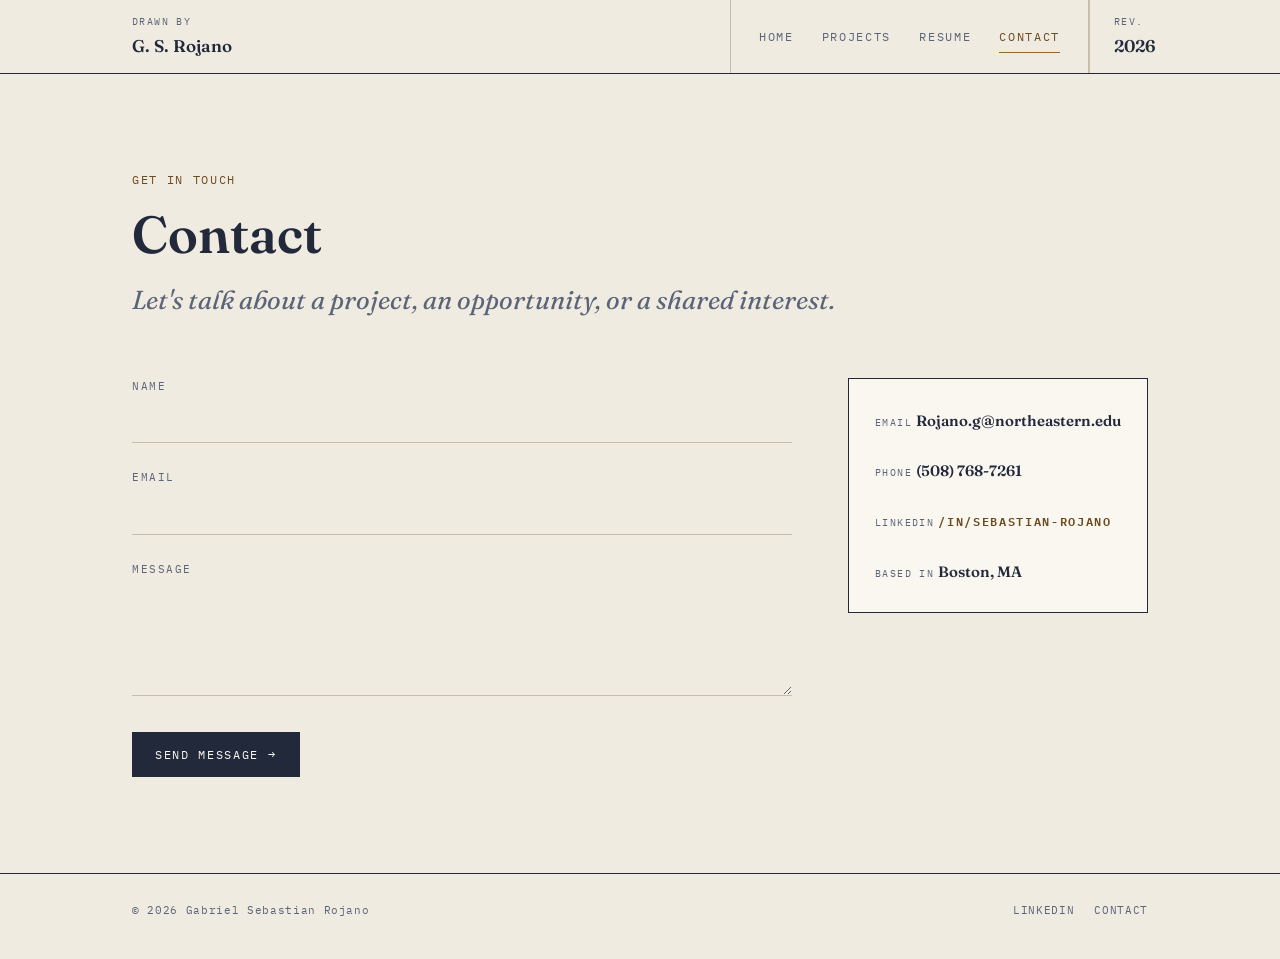
==== contact.html @ 180881ff "Add files via upload" ====
<!DOCTYPE html>
<html lang="en">
<head>
<meta charset="UTF-8">
<meta name="viewport" content="width=device-width, initial-scale=1.0">
<title>Contact — Gabriel Sebastian Rojano</title>
<link rel="stylesheet" href="styles.css">
</head>
<body>

<header class="titleblock">
  <div class="tb-grid">
    <div class="tb-cell">
      <span class="tb-label">Drawn by</span>
      <span class="tb-value">G. S. Rojano</span>
    </div>
    <nav class="tb-nav">
      <a href="index.html">Home</a>
      <a href="projects.html">Projects</a>
      <a href="resume.html">Resume</a>
      <a href="contact.html" class="active">Contact</a>
    </nav>
    <div class="tb-cell">
      <span class="tb-label">Rev.</span>
      <span class="tb-value">2026</span>
    </div>
  </div>
</header>

<main class="wrap">

  <section class="hero" style="padding-bottom: 8px;">
    <p class="eyebrow">Get in touch</p>
    <h1 style="font-size: clamp(34px, 5vw, 52px);">Contact</h1>
    <p class="role">Let's talk about a project, an opportunity, or a shared interest.</p>
  </section>

  <section class="contact-grid" style="margin: 48px 0 60px;">

    <form id="contact-form">
      <div class="field">
        <label for="name">Name</label>
        <input type="text" id="name" name="name" required>
      </div>
      <div class="field">
        <label for="email">Email</label>
        <input type="email" id="email" name="email" required>
      </div>
      <div class="field">
        <label for="message">Message</label>
        <textarea id="message" name="message" required></textarea>
      </div>
      <button type="submit" class="btn">Send message →</button>
      <p id="form-note" style="font-family: var(--font-mono); font-size: 12px; color: var(--ink-soft); margin-top: 16px;"></p>
    </form>

    <aside class="contact-card">
      <div class="contact-item">
        <span class="tb-label">Email</span>
        <span class="tb-value">Rojano.g@northeastern.edu</span>
      </div>
      <div class="contact-item">
        <span class="tb-label">Phone</span>
        <span class="tb-value">(508) 768-7261</span>
      </div>
      <div class="contact-item">
        <span class="tb-label">LinkedIn</span>
        <span class="tb-value"><a href="https://www.linkedin.com/in/sebastian-rojano" target="_blank" rel="noopener" class="text-link" style="border:none;">/in/sebastian-rojano</a></span>
      </div>
      <div class="contact-item">
        <span class="tb-label">Based in</span>
        <span class="tb-value">Boston, MA</span>
      </div>
    </aside>

  </section>

</main>

<footer>
  <div class="wrap">
    <p>© 2026 Gabriel Sebastian Rojano</p>
    <div class="footer-links">
      <a href="https://www.linkedin.com/in/sebastian-rojano" target="_blank" rel="noopener">LinkedIn</a>
      <a href="contact.html">Contact</a>
    </div>
  </div>
</footer>

<script>
  // This is a static site with no backend, so the form opens the visitor's
  // email client pre-filled with their message instead of submitting in-page.
  // For a true in-page submission, connect this form to a service like
  // Formspree or Netlify Forms and swap out this script.
  document.getElementById('contact-form').addEventListener('submit', function (e) {
    e.preventDefault();
    var name = document.getElementById('name').value;
    var email = document.getElementById('email').value;
    var message = document.getElementById('message').value;
    var subject = encodeURIComponent('Portfolio contact from ' + name);
    var body = encodeURIComponent(message + '\n\n— ' + name + ' (' + email + ')');
    window.location.href = 'mailto:Rojano.g@northeastern.edu?subject=' + subject + '&body=' + body;
    document.getElementById('form-note').textContent = 'Opening your email client…';
  });
</script>

</body>
</html>
---- styles.css ----
/* =========================================================
   Gabriel Sebastian Rojano — Portfolio
   Design direction: drafting-table elegance.
   Title-block navigation, dimension-line dividers, ledger tables.
   ========================================================= */

@import url('https://fonts.googleapis.com/css2?family=Fraunces:opsz,wght@9..144,400;9..144,500;9..144,600;9..144,700&family=EB+Garamond:ital,wght@0,400;0,500;0,600;1,400&family=IBM+Plex+Mono:wght@400;500&display=swap');

:root {
  /* --- Color tokens --- */
  --paper: #F0EBE0;        /* base linen background */
  --paper-light: #FAF7F0;  /* card / raised surface */
  --ink: #22293B;          /* primary text, deep navy-ink */
  --ink-soft: #5B6478;     /* secondary text */
  --line: #C9BFA8;         /* hairline rules, warm tan-grey */
  --line-soft: #DCD5C4;    /* faint rules */
  --brass: #93672E;        /* primary accent */
  --brass-dark: #6E4A1F;   /* accent hover / pressed */
  --burgundy: #6E2A34;     /* secondary accent, sparing use */

  /* --- Type tokens --- */
  --font-display: 'Fraunces', serif;
  --font-body: 'EB Garamond', serif;
  --font-mono: 'IBM Plex Mono', monospace;

  --tracking-label: 0.14em;
}

* { box-sizing: border-box; }

html {
  scroll-behavior: smooth;
}

@media (prefers-reduced-motion: reduce) {
  html { scroll-behavior: auto; }
  * { animation-duration: 0.01ms !important; transition-duration: 0.01ms !important; }
}

body {
  margin: 0;
  background: var(--paper);
  color: var(--ink);
  font-family: var(--font-body);
  font-size: 19px;
  line-height: 1.6;
  -webkit-font-smoothing: antialiased;
}

a {
  color: inherit;
  text-decoration: none;
}

img { max-width: 100%; display: block; }

.wrap {
  max-width: 1080px;
  margin: 0 auto;
  padding: 0 32px;
}

/* =========================================================
   Title-block header (signature nav element)
   ========================================================= */

.titleblock {
  border-bottom: 1.5px solid var(--ink);
  background: var(--paper);
  position: sticky;
  top: 0;
  z-index: 50;
}

.tb-grid {
  max-width: 1080px;
  margin: 0 auto;
  display: grid;
  grid-template-columns: 1fr auto auto;
  align-items: stretch;
}

.tb-cell {
  padding: 14px 24px;
  display: flex;
  flex-direction: column;
  justify-content: center;
  border-left: 1px solid var(--line);
}
.tb-cell:first-child { border-left: none; padding-left: 32px; }

.tb-label {
  font-family: var(--font-mono);
  font-size: 10px;
  letter-spacing: var(--tracking-label);
  color: var(--ink-soft);
  text-transform: uppercase;
  margin-bottom: 2px;
}

.tb-value {
  font-family: var(--font-display);
  font-size: 17px;
  font-weight: 600;
  color: var(--ink);
}

.tb-nav {
  display: flex;
  align-items: center;
  gap: 28px;
  padding: 0 28px;
  border-left: 1px solid var(--line);
  border-right: 1px solid var(--line);
}

.tb-nav a {
  font-family: var(--font-mono);
  font-size: 12px;
  letter-spacing: var(--tracking-label);
  text-transform: uppercase;
  color: var(--ink-soft);
  padding: 6px 0;
  border-bottom: 1px solid transparent;
  white-space: nowrap;
}

.tb-nav a:hover,
.tb-nav a.active {
  color: var(--brass-dark);
  border-bottom-color: var(--brass);
}

.tb-nav a:focus-visible,
a:focus-visible,
button:focus-visible,
input:focus-visible,
textarea:focus-visible {
  outline: 2px solid var(--brass);
  outline-offset: 3px;
}

@media (max-width: 720px) {
  .tb-grid { grid-template-columns: 1fr; }
  .tb-cell:first-child { padding: 14px 20px 6px; }
  .tb-nav {
    border-left: none;
    border-right: none;
    border-top: 1px solid var(--line);
    padding: 10px 20px;
    gap: 18px;
    flex-wrap: wrap;
  }
  .tb-cell:last-child { display: none; }
}

/* =========================================================
   Dimension-line divider (recurring signature motif)
   ========================================================= */

.dim-divider {
  display: flex;
  align-items: center;
  gap: 14px;
  margin: 56px 0;
  color: var(--ink-soft);
}

.dim-divider .dim-line {
  flex: 1;
  height: 1px;
  background: var(--line);
  position: relative;
}
.dim-divider .dim-line::before,
.dim-divider .dim-line::after {
  content: "";
  position: absolute;
  width: 1px;
  height: 8px;
  background: var(--line);
  top: -3.5px;
}
.dim-divider .dim-line::before { left: 0; }
.dim-divider .dim-line::after { right: 0; }

.dim-divider .dim-label {
  font-family: var(--font-mono);
  font-size: 11px;
  letter-spacing: var(--tracking-label);
  text-transform: uppercase;
  white-space: nowrap;
}

/* =========================================================
   Hero
   ========================================================= */

.hero {
  padding: 96px 0 40px;
}

.hero .eyebrow {
  font-family: var(--font-mono);
  font-size: 12px;
  letter-spacing: var(--tracking-label);
  text-transform: uppercase;
  color: var(--brass-dark);
  margin: 0 0 18px;
}

.hero h1 {
  font-family: var(--font-display);
  font-optical-sizing: auto;
  font-weight: 600;
  font-size: clamp(40px, 6vw, 68px);
  line-height: 1.05;
  margin: 0 0 18px;
  color: var(--ink);
}

.hero .role {
  font-family: var(--font-display);
  font-style: italic;
  font-weight: 400;
  font-size: clamp(20px, 2.6vw, 26px);
  color: var(--ink-soft);
  margin: 0;
}

/* =========================================================
   About
   ========================================================= */

.about-grid {
  display: grid;
  grid-template-columns: 260px 1fr;
  gap: 56px;
  align-items: start;
}

@media (max-width: 720px) {
  .about-grid { grid-template-columns: 1fr; gap: 32px; }
}

.frame {
  aspect-ratio: 3/4;
  border: 1.5px solid var(--ink);
  position: relative;
  background: repeating-linear-gradient(
    135deg,
    var(--paper-light) 0px,
    var(--paper-light) 8px,
    var(--line-soft) 8px,
    var(--line-soft) 9px
  );
  display: flex;
  align-items: center;
  justify-content: center;
  padding: 16px;
}

.frame::before,
.frame::after,
.frame .corner-tl,
.frame .corner-br {
  content: "";
  position: absolute;
  width: 14px;
  height: 14px;
  border: 1px solid var(--brass);
}
.frame::before { top: -1px; left: -1px; border-right: none; border-bottom: none; }
.frame::after { bottom: -1px; right: -1px; border-left: none; border-top: none; }

.frame span {
  font-family: var(--font-mono);
  font-size: 11px;
  text-align: center;
  color: var(--ink-soft);
  letter-spacing: 0.08em;
  text-transform: uppercase;
  background: var(--paper);
  padding: 6px 10px;
  border: 1px solid var(--line);
}

.about-copy h2,
.section-heading {
  font-family: var(--font-display);
  font-weight: 600;
  font-size: 30px;
  margin: 0 0 20px;
}

.about-copy p {
  margin: 0 0 18px;
  color: var(--ink);
  max-width: 60ch;
}

.tags {
  display: flex;
  flex-wrap: wrap;
  gap: 10px;
  margin-top: 24px;
}

.tags .tags-label {
  font-family: var(--font-mono);
  font-size: 11px;
  letter-spacing: var(--tracking-label);
  text-transform: uppercase;
  color: var(--ink-soft);
  width: 100%;
  margin-bottom: 6px;
}

.tag {
  font-family: var(--font-mono);
  font-size: 12px;
  padding: 6px 12px;
  border: 1px solid var(--line);
  color: var(--ink-soft);
  letter-spacing: 0.04em;
}

/* =========================================================
   Buttons / links
   ========================================================= */

.btn {
  display: inline-flex;
  align-items: center;
  gap: 10px;
  font-family: var(--font-mono);
  font-size: 12px;
  letter-spacing: var(--tracking-label);
  text-transform: uppercase;
  color: var(--paper-light);
  background: var(--ink);
  padding: 14px 22px;
  border: 1px solid var(--ink);
  transition: background 0.15s ease, color 0.15s ease;
}
.btn:hover { background: var(--brass-dark); border-color: var(--brass-dark); }

.btn-outline {
  color: var(--ink);
  background: transparent;
  border: 1px solid var(--ink);
}
.btn-outline:hover { color: var(--paper-light); background: var(--ink); }

.text-link {
  font-family: var(--font-mono);
  font-size: 12px;
  letter-spacing: var(--tracking-label);
  text-transform: uppercase;
  color: var(--brass-dark);
  border-bottom: 1px solid var(--brass);
  padding-bottom: 2px;
}
.text-link:hover { color: var(--burgundy); border-color: var(--burgundy); }

/* =========================================================
   Project grid ("sheets")
   ========================================================= */

.sheet-grid {
  display: grid;
  grid-template-columns: repeat(2, 1fr);
  gap: 28px;
}

@media (max-width: 720px) {
  .sheet-grid { grid-template-columns: 1fr; }
}

.sheet-card {
  border: 1.5px solid var(--ink);
  background: var(--paper-light);
  display: flex;
  flex-direction: column;
  transition: transform 0.15s ease, box-shadow 0.15s ease;
}

.sheet-card:hover {
  transform: translateY(-3px);
  box-shadow: 6px 6px 0 var(--line);
}

.sheet-head {
  display: flex;
  justify-content: space-between;
  align-items: center;
  padding: 12px 18px;
  border-bottom: 1px solid var(--line);
  font-family: var(--font-mono);
  font-size: 10px;
  letter-spacing: var(--tracking-label);
  text-transform: uppercase;
  color: var(--ink-soft);
}

.sheet-visual {
  aspect-ratio: 16/9;
  background: repeating-linear-gradient(
    45deg,
    var(--paper) 0px,
    var(--paper) 9px,
    var(--line-soft) 9px,
    var(--line-soft) 10px
  );
  display: flex;
  align-items: center;
  justify-content: center;
  border-bottom: 1px solid var(--line);
}

.sheet-visual span {
  font-family: var(--font-mono);
  font-size: 11px;
  color: var(--ink-soft);
  background: var(--paper-light);
  padding: 6px 12px;
  border: 1px solid var(--line);
  text-transform: uppercase;
  letter-spacing: 0.06em;
}

.sheet-body {
  padding: 22px 24px 26px;
  flex: 1;
  display: flex;
  flex-direction: column;
}

.sheet-body h3 {
  font-family: var(--font-display);
  font-size: 23px;
  font-weight: 600;
  margin: 0 0 10px;
}

.sheet-body p {
  color: var(--ink-soft);
  font-size: 17px;
  margin: 0 0 18px;
  flex: 1;
}

/* =========================================================
   Resume / ledger tables
   ========================================================= */

.ledger-block { margin-bottom: 48px; }

.ledger-block h2 {
  font-family: var(--font-display);
  font-size: 24px;
  font-weight: 600;
  margin: 0 0 4px;
}

.ledger-block .ledger-sub {
  font-family: var(--font-mono);
  font-size: 11px;
  letter-spacing: var(--tracking-label);
  text-transform: uppercase;
  color: var(--ink-soft);
  margin: 0 0 22px;
}

.ledger-row {
  display: grid;
  grid-template-columns: 170px 1fr;
  gap: 24px;
  padding: 20px 0;
  border-top: 1px solid var(--line-soft);
}
.ledger-row:first-of-type { border-top: 1px solid var(--ink); }

@media (max-width: 640px) {
  .ledger-row { grid-template-columns: 1fr; gap: 6px; }
}

.ledger-date {
  font-family: var(--font-mono);
  font-size: 12px;
  color: var(--ink-soft);
  letter-spacing: 0.03em;
  padding-top: 2px;
}

.ledger-main h3 {
  font-family: var(--font-display);
  font-weight: 600;
  font-size: 19px;
  margin: 0 0 2px;
}

.ledger-main .ledger-place {
  font-style: italic;
  color: var(--ink-soft);
  font-size: 16px;
  margin: 0 0 10px;
}

.ledger-main ul {
  margin: 0;
  padding-left: 20px;
}
.ledger-main li { margin-bottom: 6px; color: var(--ink); }

.skill-grid {
  display: grid;
  grid-template-columns: repeat(3, 1fr);
  gap: 24px;
}
@media (max-width: 640px) {
  .skill-grid { grid-template-columns: 1fr 1fr; }
}
.skill-cat .tags-label {
  font-family: var(--font-mono);
  font-size: 11px;
  letter-spacing: var(--tracking-label);
  text-transform: uppercase;
  color: var(--brass-dark);
  margin-bottom: 10px;
  display: block;
}
.skill-cat p { margin: 0; color: var(--ink); font-size: 17px; }

/* =========================================================
   Contact
   ========================================================= */

.contact-grid {
  display: grid;
  grid-template-columns: 1fr 300px;
  gap: 56px;
}
@media (max-width: 720px) {
  .contact-grid { grid-template-columns: 1fr; }
}

.field { margin-bottom: 26px; }

.field label {
  display: block;
  font-family: var(--font-mono);
  font-size: 11px;
  letter-spacing: var(--tracking-label);
  text-transform: uppercase;
  color: var(--ink-soft);
  margin-bottom: 8px;
}

.field input,
.field textarea {
  width: 100%;
  background: transparent;
  border: none;
  border-bottom: 1.5px solid var(--line);
  font-family: var(--font-body);
  font-size: 18px;
  color: var(--ink);
  padding: 8px 2px;
  font-style: italic;
}

.field input:focus,
.field textarea:focus {
  border-bottom-color: var(--brass);
}

.field textarea { resize: vertical; min-height: 110px; }

.contact-card {
  border: 1.5px solid var(--ink);
  padding: 26px;
  background: var(--paper-light);
  align-self: start;
}

.contact-card .tb-label { margin-bottom: 4px; }
.contact-card .contact-item { margin-bottom: 20px; }
.contact-card .contact-item:last-child { margin-bottom: 0; }
.contact-card .contact-item .tb-value { font-size: 15px; word-break: break-word; }

/* =========================================================
   Footer
   ========================================================= */

footer {
  border-top: 1.5px solid var(--ink);
  padding: 28px 0 40px;
  margin-top: 80px;
}

footer .wrap {
  display: flex;
  justify-content: space-between;
  align-items: center;
  flex-wrap: wrap;
  gap: 12px;
}

footer p {
  font-family: var(--font-mono);
  font-size: 11px;
  letter-spacing: 0.06em;
  color: var(--ink-soft);
  margin: 0;
}

footer .footer-links { display: flex; gap: 20px; }
footer .footer-links a {
  font-family: var(--font-mono);
  font-size: 11px;
  letter-spacing: 0.06em;
  color: var(--ink-soft);
  text-transform: uppercase;
}
footer .footer-links a:hover { color: var(--brass-dark); }

/* =========================================================
   Project detail pages
   ========================================================= */

.project-hero {
  padding: 48px 0 12px;
}

.project-hero .eyebrow-row {
  display: flex;
  justify-content: space-between;
  align-items: baseline;
  flex-wrap: wrap;
  gap: 8px;
  margin-bottom: 20px;
}

.project-hero h1 {
  font-family: var(--font-display);
  font-weight: 600;
  font-size: clamp(32px, 5vw, 50px);
  margin: 0 0 10px;
}

.project-hero .project-role {
  font-style: italic;
  color: var(--ink-soft);
  font-size: 19px;
  margin: 0;
}

.spec-strip {
  display: grid;
  grid-template-columns: repeat(4, 1fr);
  border: 1px solid var(--line);
  margin: 36px 0;
}
@media (max-width: 720px) {
  .spec-strip { grid-template-columns: repeat(2, 1fr); }
}
.spec-cell {
  padding: 16px 20px;
  border-left: 1px solid var(--line);
}
.spec-cell:first-child { border-left: none; }
@media (max-width: 720px) {
  .spec-cell:nth-child(2n+1) { border-left: none; }
  .spec-cell:nth-child(n+3) { border-top: 1px solid var(--line); }
}

.project-visual {
  aspect-ratio: 16/7;
  background: repeating-linear-gradient(
    45deg,
    var(--paper) 0px,
    var(--paper) 9px,
    var(--line-soft) 9px,
    var(--line-soft) 10px
  );
  border: 1.5px solid var(--ink);
  display: flex;
  align-items: center;
  justify-content: center;
  margin-bottom: 8px;
}
.project-visual span {
  font-family: var(--font-mono);
  font-size: 12px;
  color: var(--ink-soft);
  background: var(--paper-light);
  padding: 8px 14px;
  border: 1px solid var(--line);
  text-transform: uppercase;
  letter-spacing: 0.06em;
}
.visual-caption {
  font-family: var(--font-mono);
  font-size: 11px;
  color: var(--ink-soft);
  margin: 0 0 40px;
  text-align: center;
}

.project-body h2 {
  font-family: var(--font-display);
  font-weight: 600;
  font-size: 25px;
  margin: 40px 0 16px;
}
.project-body p { max-width: 68ch; margin: 0 0 16px; }
.project-body ul { max-width: 68ch; padding-left: 22px; }
.project-body li { margin-bottom: 8px; }

/* =========================================================
   Figure cards + media/text split (used on project detail pages
   featuring real report figures)
   ========================================================= */

.media-text-grid {
  display: grid;
  grid-template-columns: 1fr 1fr;
  gap: 48px;
  align-items: start;
  margin: 40px 0 8px;
}
@media (max-width: 800px) {
  .media-text-grid { grid-template-columns: 1fr; }
}

.figure-stack {
  display: flex;
  flex-direction: column;
  gap: 28px;
}

.figure-card {
  border: 1.5px solid var(--ink);
  background: var(--paper-light);
}

.figure-card img {
  width: 100%;
  display: block;
  border-bottom: 1px solid var(--line);
  background: #fff;
}

.figure-card-body {
  padding: 14px 18px 16px;
}

.figure-card-label {
  font-family: var(--font-mono);
  font-size: 10px;
  letter-spacing: var(--tracking-label);
  text-transform: uppercase;
  color: var(--brass-dark);
  margin: 0 0 6px;
}

.figure-card-caption {
  font-family: var(--font-body);
  font-style: italic;
  font-size: 15px;
  color: var(--ink-soft);
  margin: 0 0 12px;
}

.figure-card .text-link {
  font-size: 11px;
}

.project-text-col p {
  margin: 0 0 16px;
  max-width: 62ch;
}

.project-text-col .eyebrow {
  margin-top: 0;
}

/* =========================================================
   Photo gallery (real project photos)
   ========================================================= */

.photo-gallery {
  margin: 40px 0 8px;
}

.photo-hero {
  border: 1.5px solid var(--ink);
  background: var(--paper-light);
  margin-bottom: 20px;
}

.photo-hero img {
  width: 100%;
  display: block;
  border-bottom: 1px solid var(--line);
}

.photo-hero figcaption {
  padding: 12px 18px;
  font-family: var(--font-mono);
  font-size: 11px;
  letter-spacing: 0.04em;
  color: var(--ink-soft);
}

.photo-row {
  display: grid;
  grid-template-columns: repeat(2, 1fr);
  gap: 20px;
}
@media (max-width: 640px) {
  .photo-row { grid-template-columns: 1fr; }
}

.photo-row figure {
  margin: 0;
  border: 1.5px solid var(--ink);
  background: var(--paper-light);
}

.photo-row img {
  width: 100%;
  display: block;
  aspect-ratio: 4/3;
  object-fit: cover;
  border-bottom: 1px solid var(--line);
}

.photo-row figcaption {
  padding: 10px 16px;
  font-family: var(--font-mono);
  font-size: 11px;
  letter-spacing: 0.04em;
  color: var(--ink-soft);
}

.video-hero {
  border: 1.5px solid var(--ink);
  background: var(--paper-light);
  margin-bottom: 20px;
}

.video-hero video {
  width: 100%;
  display: block;
  border-bottom: 1px solid var(--line);
  background: #000;
}

.yt-embed {
  position: relative;
  width: 100%;
  aspect-ratio: 16/9;
  background: #000;
  border-bottom: 1px solid var(--line);
}
.yt-embed iframe {
  position: absolute;
  top: 0; left: 0;
  width: 100%;
  height: 100%;
  border: 0;
  display: block;
}
.yt-embed-vertical {
  aspect-ratio: 9/16;
  max-width: 360px;
  margin: 0 auto;
}

.video-hero figcaption {
  padding: 12px 18px;
  font-family: var(--font-mono);
  font-size: 11px;
  letter-spacing: 0.04em;
  color: var(--ink-soft);
}

.photo-row figcaption em {
  color: var(--ink-soft);
  opacity: 0.75;
}

.writeup-link-row {
  display: flex;
  align-items: center;
  gap: 14px;
  margin: 24px 0 8px;
  flex-wrap: wrap;
}

.project-nav-links {
  display: flex;
  justify-content: space-between;
  margin: 60px 0 0;
  flex-wrap: wrap;
  gap: 16px;
}
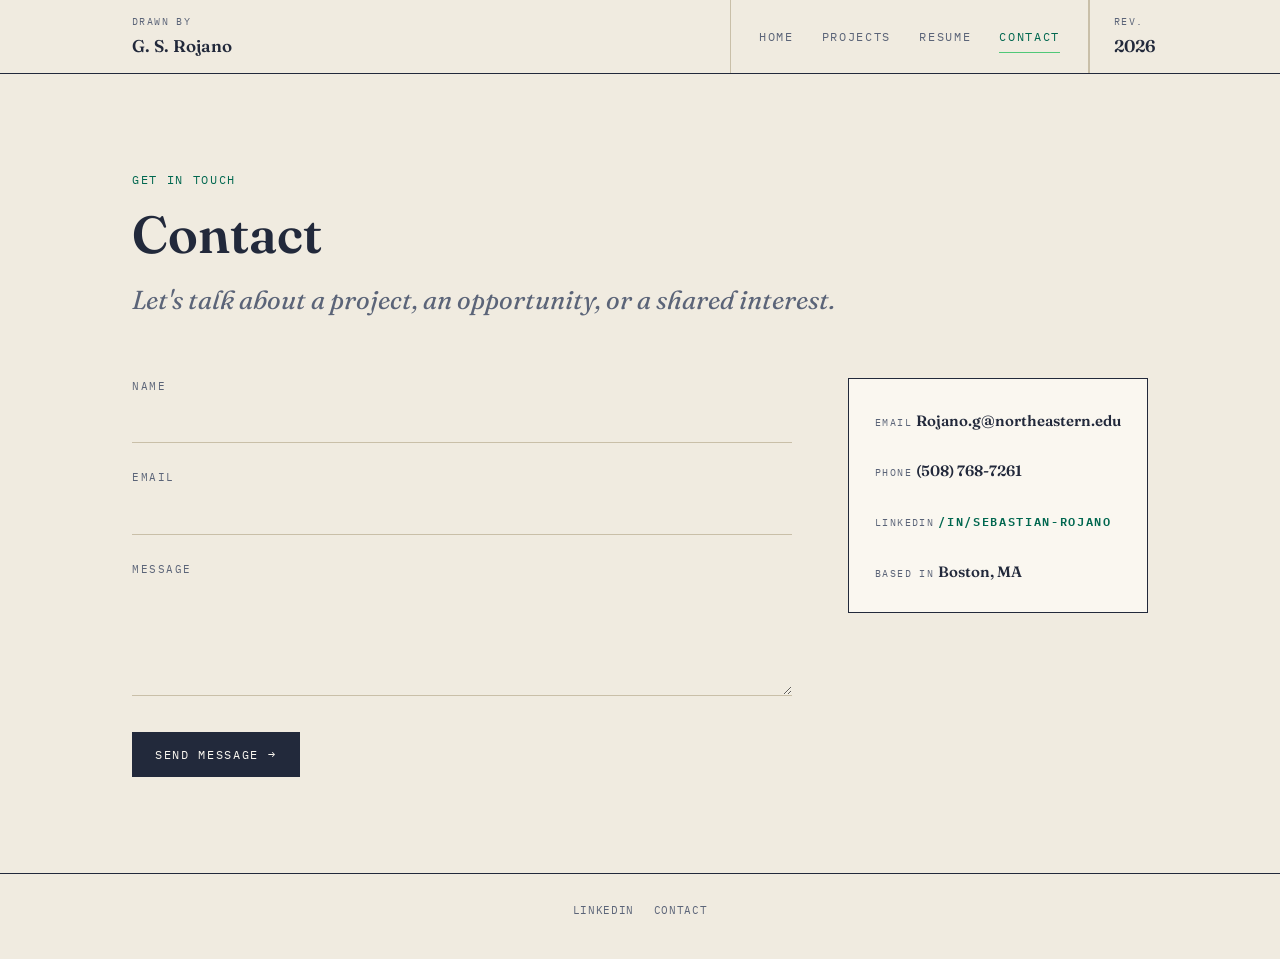
==== commit d8a16b9b: "Add files via upload" ====
--- a/contact.html
+++ b/contact.html
@@ -79,7 +79,6 @@
 
 <footer>
   <div class="wrap">
-    <p>© 2026 Gabriel Sebastian Rojano</p>
     <div class="footer-links">
       <a href="https://www.linkedin.com/in/sebastian-rojano" target="_blank" rel="noopener">LinkedIn</a>
       <a href="contact.html">Contact</a>
--- a/styles.css
+++ b/styles.css
@@ -14,8 +14,8 @@
   --ink-soft: #5B6478;     /* secondary text */
   --line: #C9BFA8;         /* hairline rules, warm tan-grey */
   --line-soft: #DCD5C4;    /* faint rules */
-  --brass: #93672E;        /* primary accent */
-  --brass-dark: #6E4A1F;   /* accent hover / pressed */
+  --accent: #50C878;       /* primary accent — emerald */
+  --accent-dark: #00674F;  /* accent text / hover / pressed — deep emerald */
   --burgundy: #6E2A34;     /* secondary accent, sparing use */
 
   /* --- Type tokens --- */
@@ -127,8 +127,8 @@
 
 .tb-nav a:hover,
 .tb-nav a.active {
-  color: var(--brass-dark);
-  border-bottom-color: var(--brass);
+  color: var(--accent-dark);
+  border-bottom-color: var(--accent);
 }
 
 .tb-nav a:focus-visible,
@@ -136,7 +136,7 @@
 button:focus-visible,
 input:focus-visible,
 textarea:focus-visible {
-  outline: 2px solid var(--brass);
+  outline: 2px solid var(--accent-dark);
   outline-offset: 3px;
 }
 
@@ -205,7 +205,7 @@
   font-size: 12px;
   letter-spacing: var(--tracking-label);
   text-transform: uppercase;
-  color: var(--brass-dark);
+  color: var(--accent-dark);
   margin: 0 0 18px;
 }
 
@@ -268,10 +268,23 @@
   position: absolute;
   width: 14px;
   height: 14px;
-  border: 1px solid var(--brass);
+  border: 1px solid var(--accent);
 }
 .frame::before { top: -1px; left: -1px; border-right: none; border-bottom: none; }
 .frame::after { bottom: -1px; right: -1px; border-left: none; border-top: none; }
+
+.frame.has-photo {
+  padding: 0;
+  background: none;
+  overflow: hidden;
+}
+
+.frame.has-photo img {
+  width: 100%;
+  height: 100%;
+  object-fit: cover;
+  display: block;
+}
 
 .frame span {
   font-family: var(--font-mono);
@@ -343,7 +356,7 @@
   border: 1px solid var(--ink);
   transition: background 0.15s ease, color 0.15s ease;
 }
-.btn:hover { background: var(--brass-dark); border-color: var(--brass-dark); }
+.btn:hover { background: var(--accent-dark); border-color: var(--accent-dark); }
 
 .btn-outline {
   color: var(--ink);
@@ -357,8 +370,8 @@
   font-size: 12px;
   letter-spacing: var(--tracking-label);
   text-transform: uppercase;
-  color: var(--brass-dark);
-  border-bottom: 1px solid var(--brass);
+  color: var(--accent-dark);
+  border-bottom: 1px solid var(--accent);
   padding-bottom: 2px;
 }
 .text-link:hover { color: var(--burgundy); border-color: var(--burgundy); }
@@ -526,7 +539,7 @@
   font-size: 11px;
   letter-spacing: var(--tracking-label);
   text-transform: uppercase;
-  color: var(--brass-dark);
+  color: var(--accent-dark);
   margin-bottom: 10px;
   display: block;
 }
@@ -572,7 +585,7 @@
 
 .field input:focus,
 .field textarea:focus {
-  border-bottom-color: var(--brass);
+  border-bottom-color: var(--accent);
 }
 
 .field textarea { resize: vertical; min-height: 110px; }
@@ -601,7 +614,7 @@
 
 footer .wrap {
   display: flex;
-  justify-content: space-between;
+  justify-content: center;
   align-items: center;
   flex-wrap: wrap;
   gap: 12px;
@@ -623,7 +636,7 @@
   color: var(--ink-soft);
   text-transform: uppercase;
 }
-footer .footer-links a:hover { color: var(--brass-dark); }
+footer .footer-links a:hover { color: var(--accent-dark); }
 
 /* =========================================================
    Project detail pages
@@ -761,7 +774,7 @@
   font-size: 10px;
   letter-spacing: var(--tracking-label);
   text-transform: uppercase;
-  color: var(--brass-dark);
+  color: var(--accent-dark);
   margin: 0 0 6px;
 }
 
